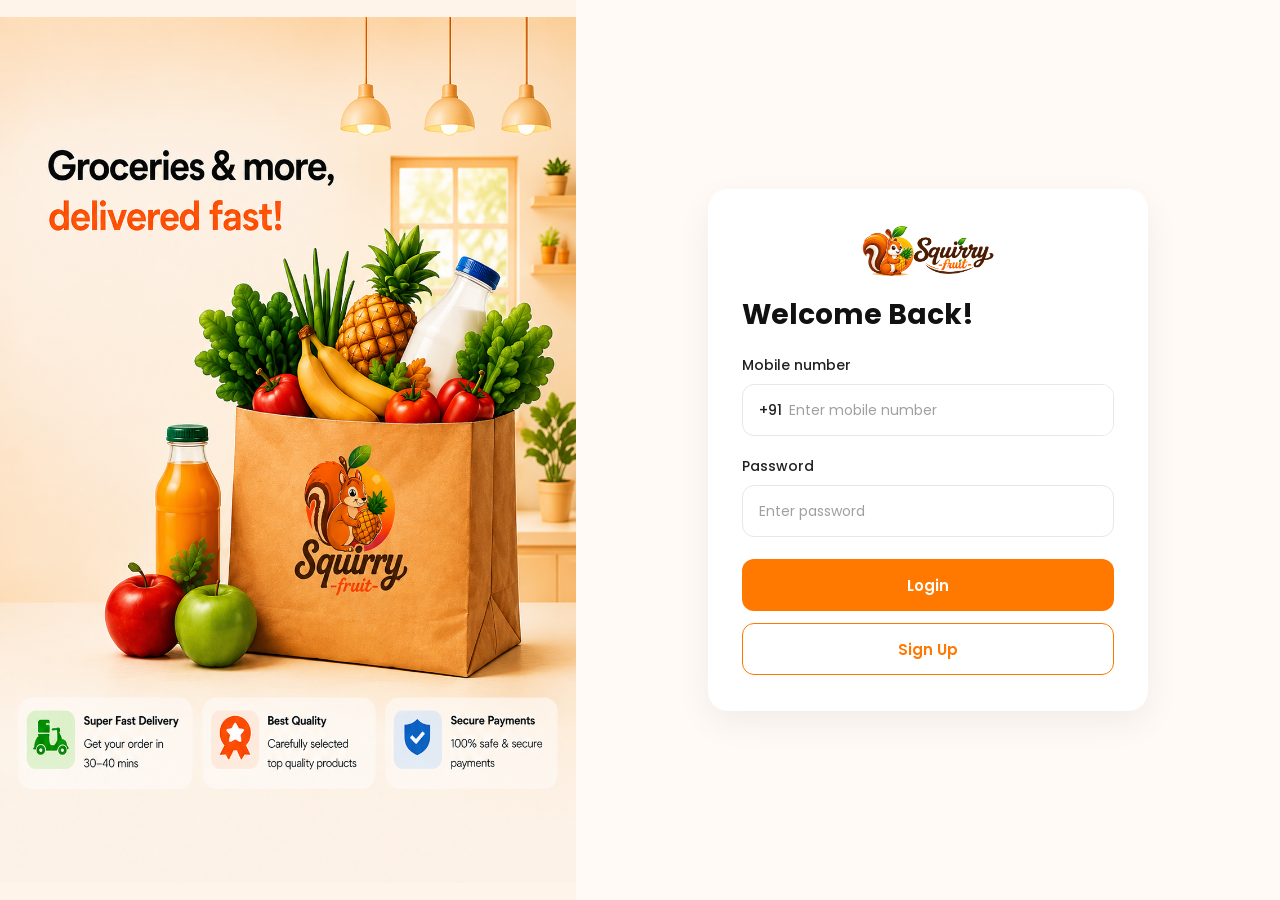
==== login.html @ fc95e798 "update signup page" ====
<!DOCTYPE html>
<html lang="en">

<head>
    <meta charset="UTF-8">

    <meta
        name="viewport"
        content="width=device-width, initial-scale=1.0"
    >

    <title>Squirry - Login</title>

    <!-- Google Font -->
    <link
        href="https://fonts.googleapis.com/css2?family=Poppins:wght@400;500;600;700&display=swap"
        rel="stylesheet"
    >

    <!-- Login CSS -->
    <link
        rel="stylesheet"
        href="frontend/css/login-style.css"
    >
</head>

<body>

    <main class="login-page">

        <!-- ===================================
             LEFT PROMOTIONAL SECTION
        ==================================== -->
        <section class="promo-section">

            <img
                src="frontend/assets/images/hero.jpeg"
                alt="Squirry Grocery Delivery"
                class="promo-image"
            >

        </section>


        <!-- ===================================
             RIGHT LOGIN SECTION
        ==================================== -->
        <section class="login-section">

            <div class="login-card">


                <!-- Logo -->
                <div class="logo">

                    <img
                        src="frontend/assets/images/logo.jpeg"
                        alt="Squirry Logo"
                    >

                </div>


                <!-- Heading -->
                <h1>Welcome Back!</h1>


                <!-- Login Form -->
                <form id="loginForm">


                    <!-- Mobile Number -->
                    <div class="form-group">

                        <label for="mobile">
                            Mobile number
                        </label>


                        <div class="mobile-input">

                            <span class="country-code">
                                +91
                            </span>

                            <input
                                type="tel"
                                id="mobile"
                                name="mobile"
                                placeholder="Enter mobile number"
                                maxlength="10"
                                inputmode="numeric"
                                autocomplete="tel"
                            >

                        </div>

                    </div>


                    <!-- Password -->
                    <div class="form-group">

                        <label for="password">
                            Password
                        </label>

                        <input
                            type="password"
                            id="password"
                            name="password"
                            placeholder="Enter password"
                            autocomplete="current-password"
                        >

                    </div>


                    <!-- Login -->
                    <button
                        type="submit"
                        class="login-btn"
                    >
                        Login
                    </button>


                    <!-- Sign Up -->
                    <button
                        type="button"
                        class="signup-btn"
                    >
                        Sign Up
                    </button>


                </form>

            </div>

        </section>

    </main>


    <script src="frontend/js/login.js"></script>

</body>

</html>
---- frontend/css/login-style.css ----
/* =========================================
   SQUIRRY LOGIN PAGE
   Responsive: Desktop + Laptop + Tablet
========================================= */

* {
    margin: 0;
    padding: 0;
    box-sizing: border-box;
}

html,
body {
    width: 100%;
    min-height: 100%;
}

body {
    font-family: "Poppins", Arial, sans-serif;
    background: #fffaf6;
}


/* ===============================
   MAIN PAGE
================================ */

.login-page {
    width: 100%;
    min-height: 100vh;
    min-height: 100dvh;

    display: flex;

    background: #fffaf6;
}


/* ===============================
   LEFT PROMOTIONAL SECTION
================================ */

.promo-section {
    flex: 0 0 50%;
    width: 50%;

    min-height: 100vh;

    display: flex;
    align-items: center;
    justify-content: center;

    overflow: hidden;

    background: #fff4e9;
}


/* PROMOTIONAL IMAGE */

.promo-image {
    display: block;

    width: 100%;
    height: 100vh;

    object-fit: contain;
    object-position: center;

    background: #fff4e9;
}


/* ===============================
   RIGHT LOGIN SECTION
================================ */

.login-section {
    flex: 0 0 50%;
    width: 50%;

    min-height: 100vh;

    display: flex;
    align-items: center;
    justify-content: center;

    padding: 40px;

    background: #fffaf6;
}


/* ===============================
   LOGIN CARD
================================ */

.login-card {
    width: 100%;
    max-width: 460px;

    padding: 38px 36px;

    background: #ffffff;

    border-radius: 20px;

    box-shadow:
        0 12px 35px rgba(0, 0, 0, 0.06);
}


/* ===============================
   LOGO
================================ */

.logo {
    width: 100%;

    display: flex;
    justify-content: center;
    align-items: center;

    margin-bottom: 18px;
}

.logo img {
    display: block;

    width: auto;
    height: 55px;

    max-width: 180px;

    object-fit: contain;
}


/* ===============================
   HEADING
================================ */

.login-card h1 {
    margin-bottom: 24px;

    font-size: 28px;
    line-height: 1.2;

    font-weight: 700;

    color: #111111;
}


/* ===============================
   FORM
================================ */

#loginForm {
    width: 100%;
}

.form-group {
    width: 100%;

    margin-bottom: 20px;
}

.form-group label {
    display: block;

    margin-bottom: 8px;

    font-size: 14px;
    font-weight: 500;

    color: #222222;
}


/* ===============================
   INPUT
================================ */

.form-group input {
    width: 100%;
    height: 52px;

    padding: 0 16px;

    border: 1px solid #e7e7e7;
    border-radius: 12px;

    outline: none;

    background: #ffffff;

    font-family: inherit;
    font-size: 14px;

    color: #222222;

    transition: 0.2s ease;
}

.form-group input:focus {
    border-color: #ff7900;

    box-shadow:
        0 0 0 3px rgba(255, 121, 0, 0.10);
}

.form-group input::placeholder {
    color: #a0a0a0;
}


/* ===============================
   MOBILE NUMBER INPUT
================================ */

.mobile-input {
    width: 100%;
    height: 52px;

    display: flex;
    align-items: center;

    border: 1px solid #e7e7e7;
    border-radius: 12px;

    background: #ffffff;

    overflow: hidden;

    transition: 0.2s ease;
}

.mobile-input:focus-within {
    border-color: #ff7900;

    box-shadow:
        0 0 0 3px rgba(255, 121, 0, 0.10);
}

.country-code {
    flex-shrink: 0;

    padding-left: 16px;
    padding-right: 7px;

    font-size: 14px;
    font-weight: 500;

    color: #222222;
}

.mobile-input input {
    flex: 1;

    min-width: 0;
    height: 100%;

    padding: 0 16px 0 0;

    border: none !important;
    border-radius: 0;

    box-shadow: none !important;
}


/* ===============================
   LOGIN BUTTON
================================ */

.login-btn {
    width: 100%;
    height: 52px;

    margin-top: 2px;

    border: none;
    border-radius: 12px;

    background: #ff7900;

    color: #ffffff;

    font-family: inherit;
    font-size: 15px;
    font-weight: 600;

    cursor: pointer;

    transition: 0.2s ease;
}

.login-btn:hover {
    background: #ed7000;
}


/* ===============================
   SIGN UP BUTTON
================================ */

.signup-btn {
    width: 100%;
    height: 52px;

    margin-top: 12px;

    border: 1.5px solid #ff7900;
    border-radius: 12px;

    background: #ffffff;

    color: #ff7900;

    font-family: inherit;
    font-size: 15px;
    font-weight: 600;

    cursor: pointer;

    transition: 0.2s ease;
}

.signup-btn:hover {
    background: #fff6ed;
}


/* =========================================
   TABLET / 1024px LAPTOP VIEW
   768px - 1024px
   52% Promo / 48% Login
========================================= */

@media screen and (min-width: 768px) and (max-width: 1024px) {

    .login-page {
        width: 100%;
        min-height: 100vh;
        min-height: 100dvh;
    }

    .promo-section {
        flex: 0 0 52%;
        width: 52%;
        min-height: 100dvh;
    }

    .login-section {
        flex: 0 0 48%;
        width: 48%;
        min-height: 100dvh;

        padding: 18px;
    }

    .promo-image {
        width: 100%;
        height: 100dvh;

        object-fit: contain;
        object-position: center;
    }

    .login-card {
        width: 100%;
        max-width: 360px;

        padding: 26px 24px;

        border-radius: 18px;
    }

    .logo {
        margin-bottom: 12px;
    }

    .logo img {
        height: 46px;
    }

    .login-card h1 {
        margin-bottom: 18px;
        font-size: 24px;
    }

    .form-group {
        margin-bottom: 15px;
    }

    .form-group input,
    .mobile-input {
        height: 48px;
    }

    .login-btn,
    .signup-btn {
        height: 48px;
    }
}


/* =========================================
   1440px DESKTOP / LAPTOP RANGE
   1025px - 1919px
   45% Promo / 55% Login
========================================= */

@media screen and (min-width: 1025px) and (max-width: 1919px) {

    .promo-section {
        flex: 0 0 45%;
        width: 45%;
        min-height: 100vh;
    }

    .login-section {
        flex: 0 0 55%;
        width: 55%;
        min-height: 100vh;

        padding: 36px;
    }

    .promo-image {
        width: 100%;
        height: 100vh;

        object-fit: contain;
        object-position: center;
    }

    .login-card {
        width: 100%;
        max-width: 440px;

        padding: 36px 34px;
    }
}


/* =========================================
   2560px / LARGE DESKTOP
   1920px AND ABOVE
   48% Promo / 52% Login
========================================= */

@media screen and (min-width: 1920px) {

    .promo-section {
        flex: 0 0 48%;
        width: 48%;
        min-height: 100vh;
    }

    .login-section {
        flex: 0 0 52%;
        width: 52%;
        min-height: 100vh;

        padding: 48px;
    }

    .promo-image {
        width: 100%;
        height: 100vh;

        object-fit: contain;
        object-position: center;
    }

    .login-card {
        width: 100%;
        max-width: 500px;

        padding: 40px 38px;
    }
}


/* =========================================
   MOBILE
   BELOW 768px
========================================= */

@media screen and (max-width: 767px) {

    .login-page {
        display: block;

        width: 100%;
        min-height: 100dvh;
    }

    /* Don't show promotional image on login
       for mobile */
    .promo-section {
        display: none;
    }

    .login-section {
        width: 100%;
        min-height: 100dvh;

        display: flex;
        align-items: center;
        justify-content: center;

        padding: 20px;
    }

    .login-card {
        width: 100%;
        max-width: 440px;

        padding: 28px 22px;

        border-radius: 18px;
    }

    .logo img {
        height: 48px;
    }

    .login-card h1 {
        font-size: 25px;

        margin-bottom: 22px;
    }

    .form-group {
        margin-bottom: 17px;
    }

    .form-group input,
    .mobile-input {
        height: 50px;
    }

    .login-btn,
    .signup-btn {
        height: 50px;
    }
}


/* =========================================
   SMALL MOBILE
========================================= */

@media screen and (max-width: 380px) {

    .login-section {
        padding: 14px;
    }

    .login-card {
        padding: 24px 18px;
    }

    .login-card h1 {
        font-size: 23px;
    }
}
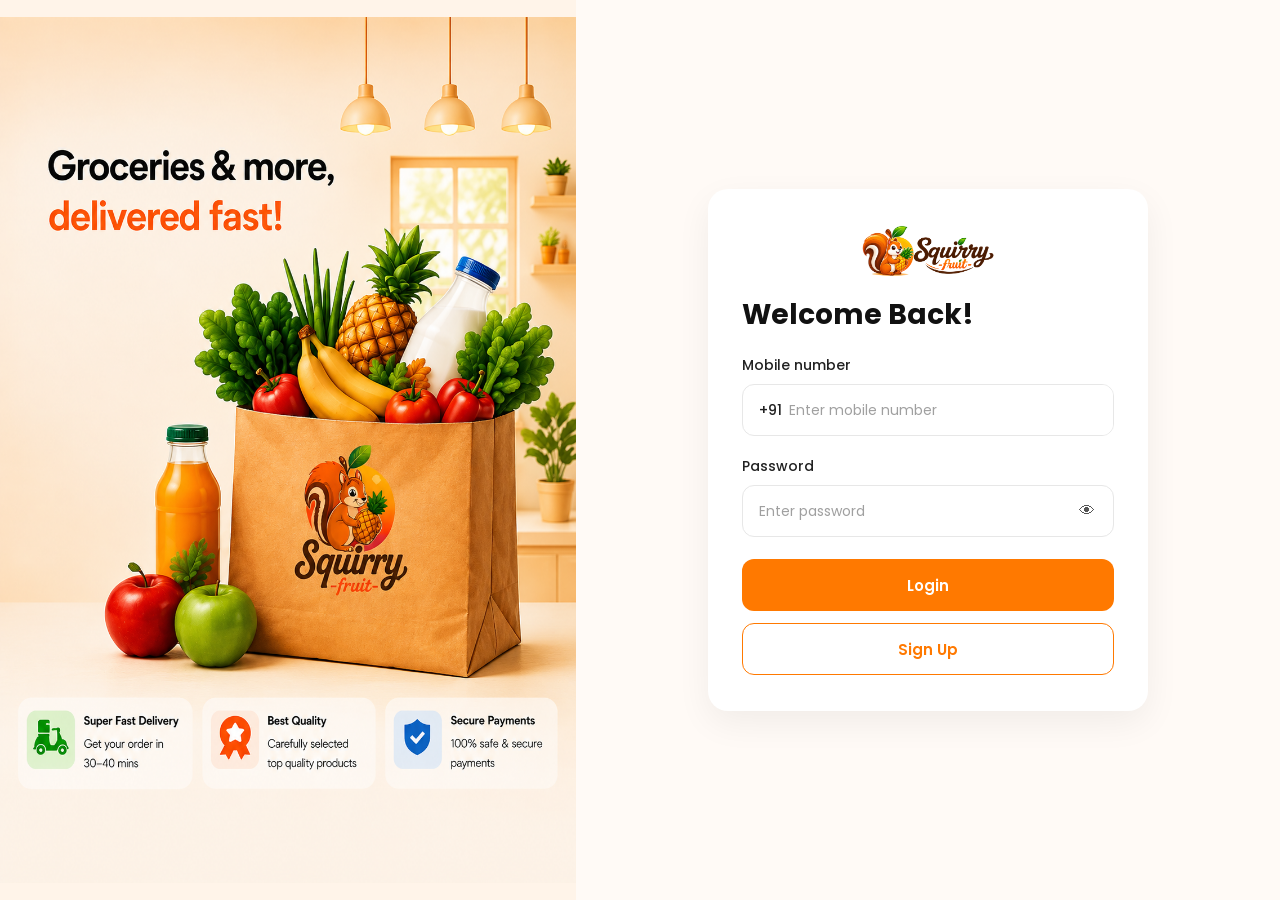
==== commit f5e6cab1: "Fix profile page navigation" ====
--- a/login.html
+++ b/login.html
@@ -105,13 +105,19 @@
                             Password
                         </label>
 
-                        <input
-                            type="password"
-                            id="password"
-                            name="password"
-                            placeholder="Enter password"
-                            autocomplete="current-password"
-                        >
+                        <div class="password-input">
+                            <input
+                                type="password"
+                                id="password"
+                                name="password"
+                                placeholder="Enter password"
+                                autocomplete="current-password"
+                            >
+
+                            <button type="button" class="password-toggle" aria-label="Show password" aria-pressed="false">
+                                <span aria-hidden="true">👁</span>
+                            </button>
+                        </div>
 
                     </div>
 
--- a/frontend/css/login-style.css
+++ b/frontend/css/login-style.css
@@ -212,6 +212,37 @@
 
 .form-group input::placeholder {
     color: #a0a0a0;
+}
+
+.password-input {
+    position: relative;
+}
+
+.password-input input {
+    padding-right: 52px;
+}
+
+.password-toggle {
+    position: absolute;
+    top: 50%;
+    right: 8px;
+    width: 38px;
+    height: 38px;
+    display: grid;
+    place-items: center;
+    transform: translateY(-50%);
+    border: 0;
+    border-radius: 50%;
+    background: transparent;
+    color: #555555;
+    cursor: pointer;
+    font-size: 16px;
+}
+
+.password-toggle:hover,
+.password-toggle:focus-visible {
+    background: #fff1e5;
+    outline: none;
 }
 
 
@@ -567,4 +598,4 @@
     .login-card h1 {
         font-size: 23px;
     }
-}+}
